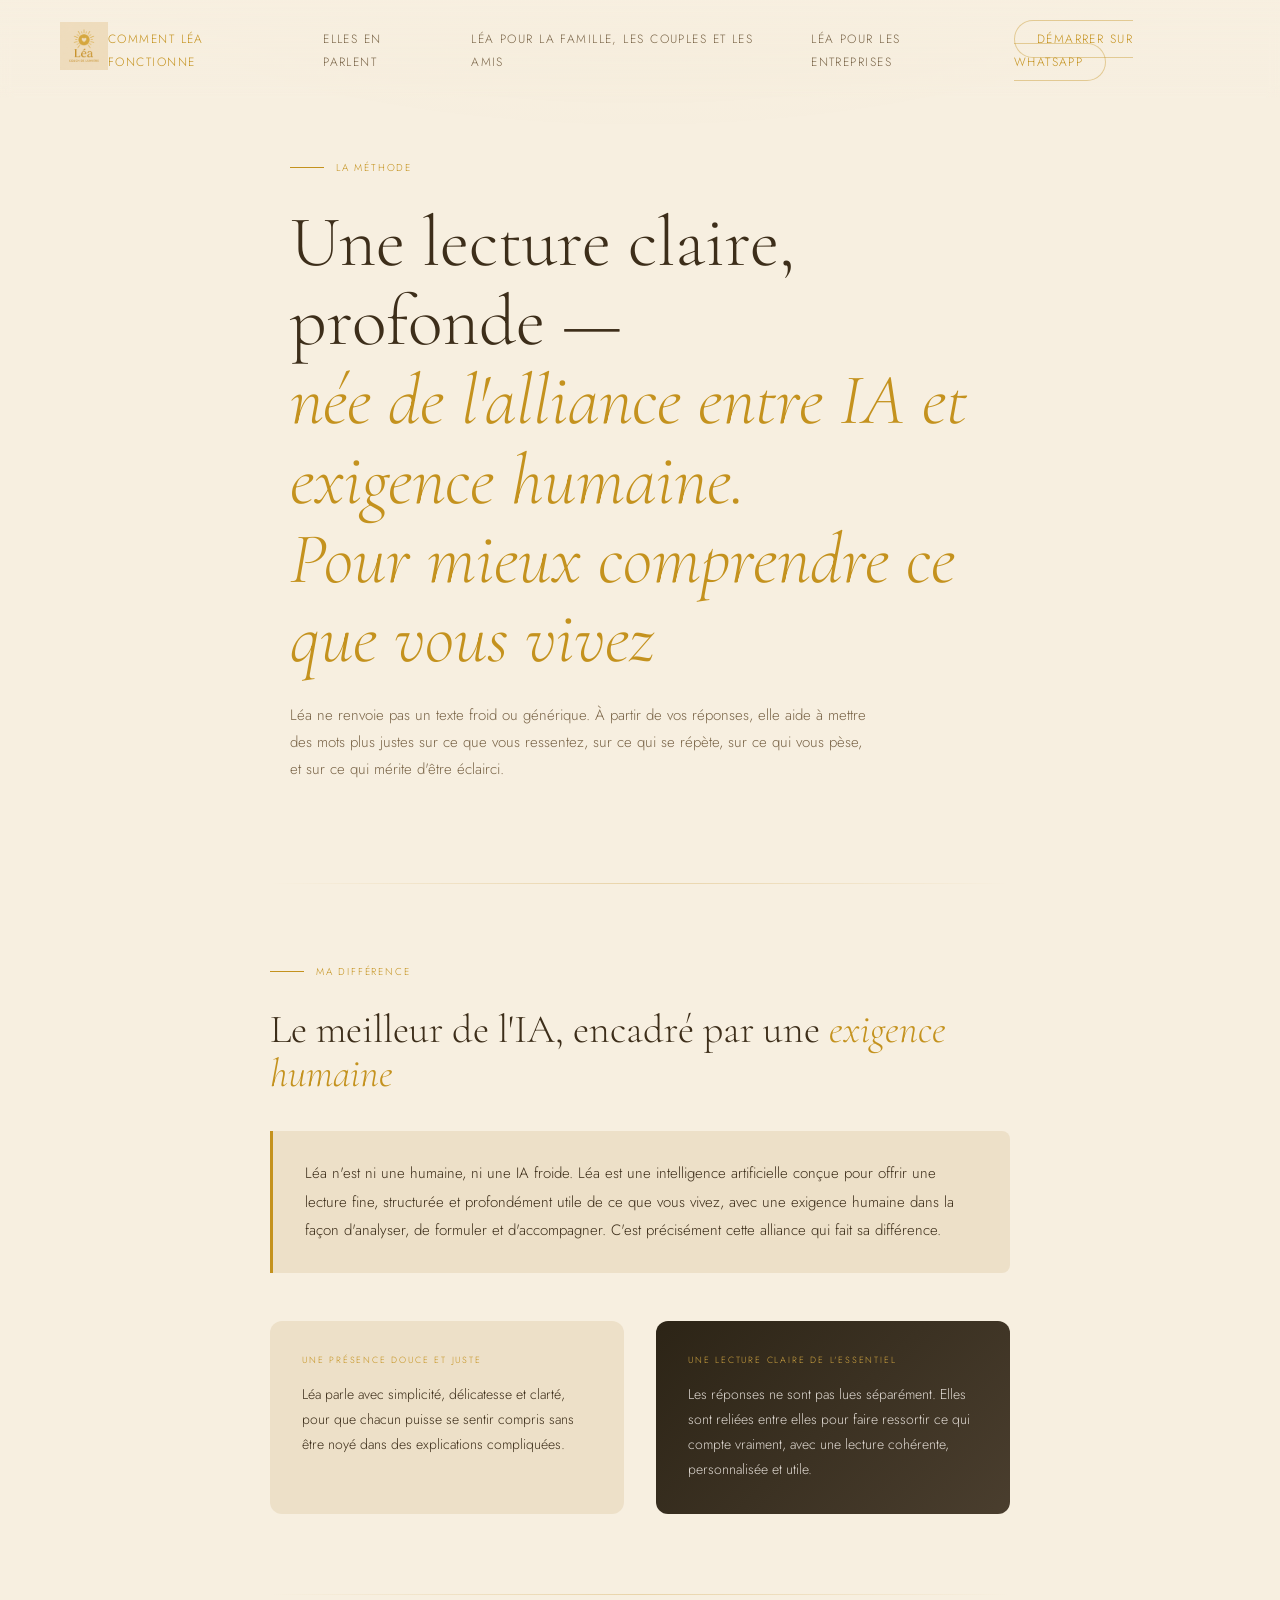
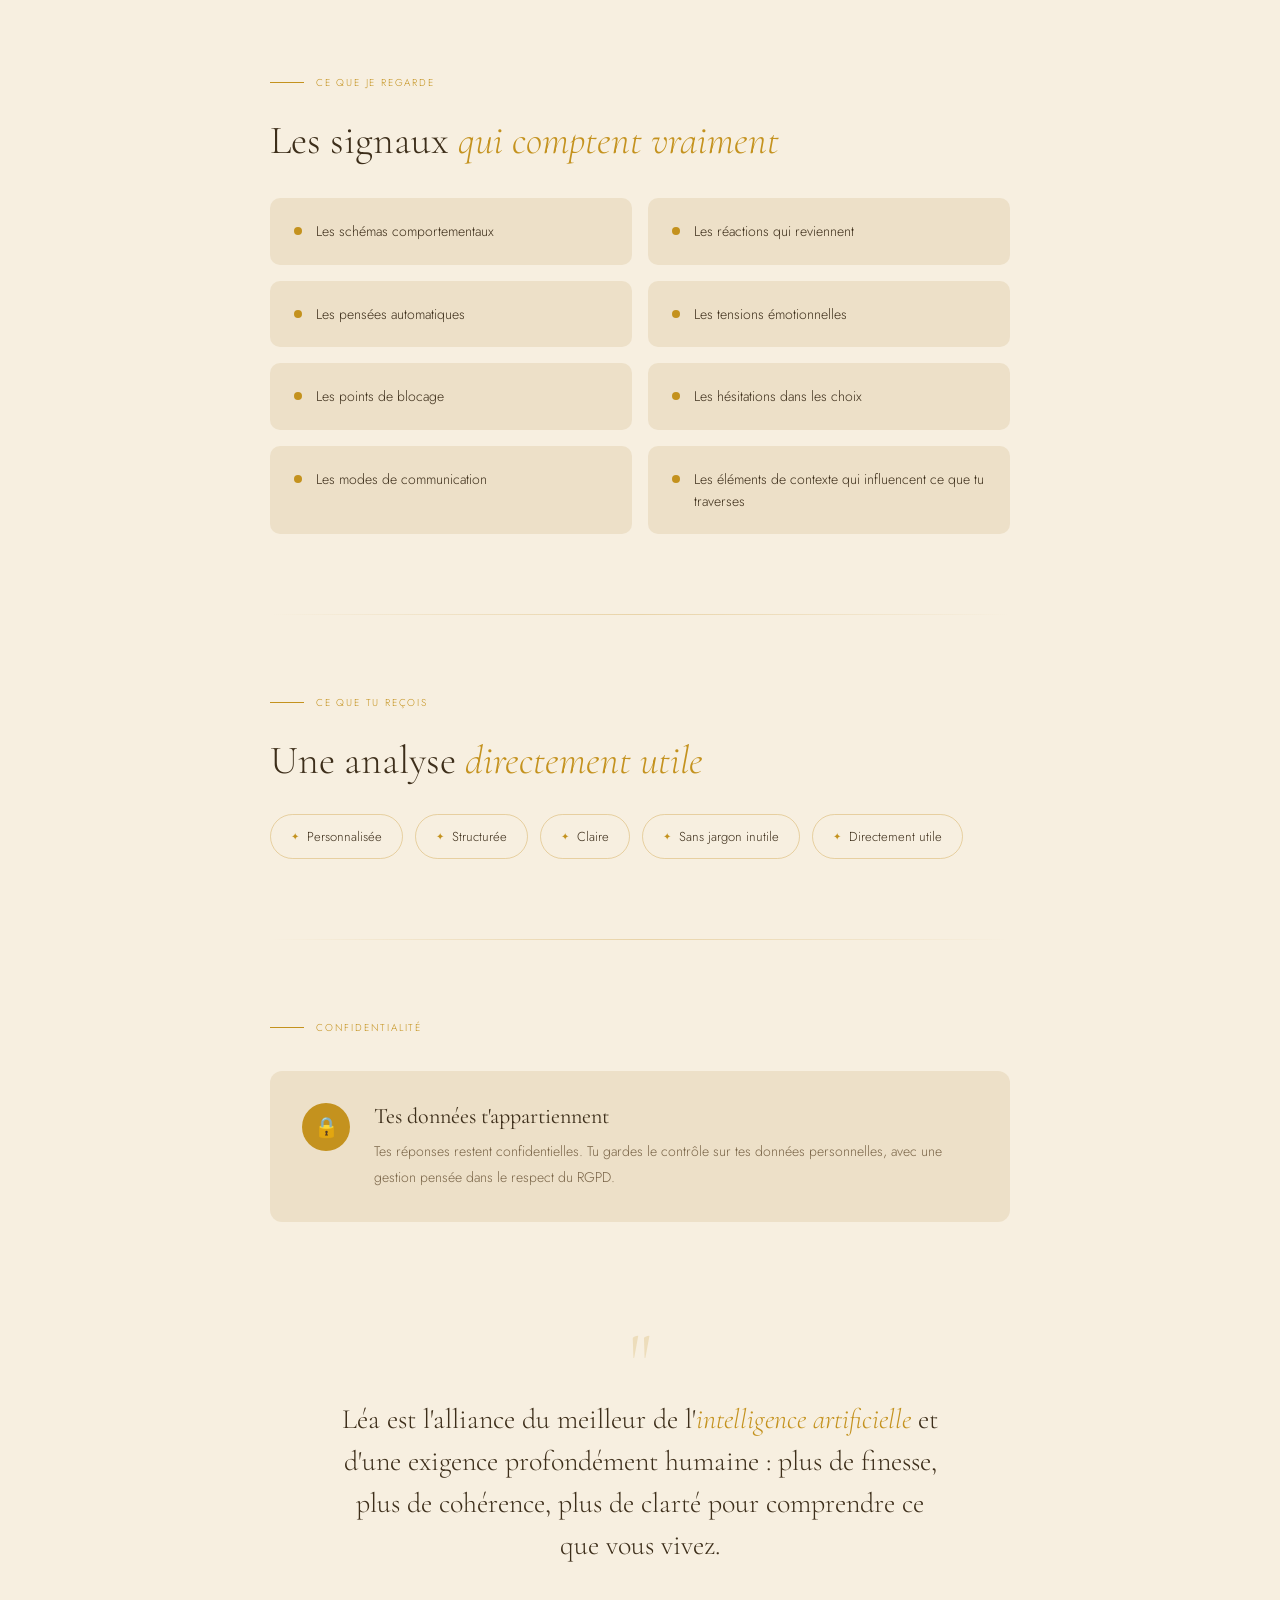
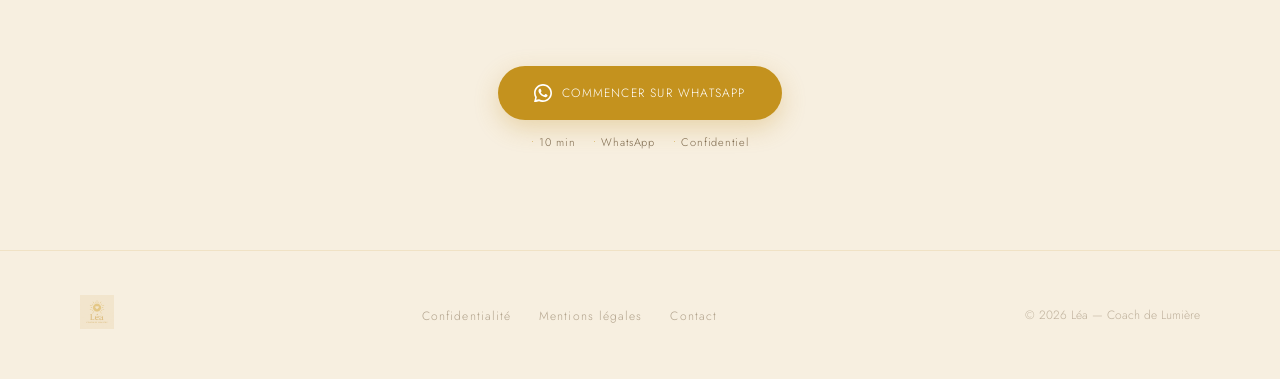
==== comment-ca-marche.html @ 313d5154 "Add files via upload" ====
<!DOCTYPE html>
<html lang="fr">
<head>
  <meta charset="UTF-8" />
  <meta name="viewport" content="width=device-width, initial-scale=1.0" />
  <title>Comment Léa fonctionne — Coach de Lumière</title>
  <link href="https://fonts.googleapis.com/css2?family=Cormorant+Garamond:ital,wght@0,300;0,400;0,600;1,300;1,400&family=Jost:wght@300;400;500&display=swap" rel="stylesheet" />
  <link rel="stylesheet" href="/style.css" />
  <style>
    /* Styles spécifiques à cette page */
    .page-hero { padding: 160px 80px 80px; max-width: 860px; margin: 0 auto; }
    .eyebrow { display: flex; align-items: center; gap: 12px; font-size: 10px; letter-spacing: 0.18em; text-transform: uppercase; color: var(--gold); margin-bottom: 28px; }
    .eyebrow::before { content: ''; display: block; width: 34px; height: 1px; background: var(--gold); }
    .page-title { font-family: 'Cormorant Garamond', serif; font-size: clamp(44px, 6vw, 72px); font-weight: 300; line-height: 1.1; color: var(--ink); }
    .page-title em { font-style: italic; color: var(--gold); }
    .page-sub { font-size: 15px; line-height: 1.8; color: var(--ink-mid); max-width: 580px; margin-top: 24px; }
    .divider { width: 100%; height: 1px; background: linear-gradient(to right, transparent, rgba(200,149,42,0.3), transparent); margin: 20px 0; }
    .page-section { max-width: 900px; margin: 0 auto; padding: 60px 80px; }
    .page-section + .page-section { padding-top: 0; }
    .intro-block { background: var(--cream-dark); border-left: 3px solid var(--gold); padding: 28px 32px; border-radius: 0 8px 8px 0; margin: 36px 0 48px; transition: background 0.35s; }
    .intro-block:hover { background: #D8C9AE; }
    .intro-block p { font-size: 15px; line-height: 1.9; color: var(--ink); }
    .intro-block p + p { margin-top: 14px; }
    .grid-list { display: grid; grid-template-columns: repeat(auto-fill, minmax(240px, 1fr)); gap: 16px; margin-top: 36px; }
    .grid-item { background: var(--cream-dark); border-radius: 10px; padding: 22px 24px; display: flex; align-items: flex-start; gap: 14px; transition: background 0.35s; }
    .grid-item:hover { background: #D8C9AE; }
    .dot { width: 8px; height: 8px; border-radius: 50%; background: var(--gold); flex-shrink: 0; margin-top: 7px; }
    .grid-item span { font-size: 14px; line-height: 1.6; color: var(--ink); }
    .diff-block { display: grid; grid-template-columns: 1fr 1fr; gap: 32px; margin-top: 36px; }
    .diff-card { padding: 32px; border-radius: 12px; background: var(--cream-dark); transition: background 0.35s; }
    .diff-card:hover { background: #D8C9AE; }
    .diff-card.accent { background: linear-gradient(135deg, #2C2416 0%, #4A3E2E 100%); transition: background 0.35s; }
    .diff-card.accent:hover { background: linear-gradient(135deg, #3a3020 0%, #5a4e3a 100%); }
    .diff-card .card-label { font-size: 9px; letter-spacing: 0.2em; text-transform: uppercase; color: var(--gold); margin-bottom: 16px; }
    .diff-card.accent .card-label { color: var(--gold-light); }
    .diff-card p { font-size: 14px; line-height: 1.8; color: var(--ink); }
    .diff-card.accent p { color: rgba(250,245,238,0.85); }
    .receive-list { display: flex; flex-wrap: wrap; gap: 12px; margin-top: 32px; }
    .receive-tag { display: flex; align-items: center; gap: 8px; padding: 12px 20px; border: 1px solid rgba(200,149,42,0.35); border-radius: 100px; font-size: 13px; color: var(--ink); transition: background 0.35s, border-color 0.35s; }
    .receive-tag:hover { background: var(--cream-dark); border-color: var(--gold); }
    .receive-tag::before { content: '✦'; color: var(--gold); font-size: 10px; }
    .rgpd-block { display: flex; align-items: flex-start; gap: 24px; background: var(--cream-dark); border-radius: 12px; padding: 32px; margin-top: 36px; transition: background 0.35s; }
    .rgpd-block:hover { background: #D8C9AE; }
    .rgpd-icon { width: 48px; height: 48px; flex-shrink: 0; background: var(--gold); border-radius: 50%; display: flex; align-items: center; justify-content: center; color: #fff; font-size: 20px; }
    .rgpd-block h3 { font-family: 'Cormorant Garamond', serif; font-size: 22px; font-weight: 400; color: var(--ink); margin-bottom: 10px; }
    .rgpd-block p { font-size: 14px; line-height: 1.8; color: var(--ink-mid); }
    .finale { text-align: center; padding: 60px 40px 100px; max-width: 680px; margin: 0 auto; }
    .finale .quote-mark { font-family: 'Cormorant Garamond', serif; font-size: 80px; line-height: 0.5; color: rgba(200,149,42,0.2); display: block; margin-bottom: 16px; }
    .finale p { font-family: 'Cormorant Garamond', serif; font-size: clamp(20px, 2.5vw, 28px); font-weight: 300; line-height: 1.5; color: var(--ink); }
    .finale p em { font-style: italic; color: var(--gold); }
    .cta-section { text-align: center; padding: 0 40px 100px; }
    .cta-btn { display: inline-flex; align-items: center; gap: 10px; background: var(--gold); color: #fff; font-size: 12px; letter-spacing: 0.1em; text-transform: uppercase; padding: 18px 36px; border-radius: 100px; text-decoration: none; transition: opacity .2s, transform .2s; box-shadow: 0 8px 24px rgba(200,149,42,0.3); }
    .cta-btn:hover { opacity: .88; transform: translateY(-2px); }
    .cta-meta { margin-top: 14px; font-size: 11px; letter-spacing: 0.08em; color: var(--ink-mid); display: flex; justify-content: center; align-items: center; gap: 18px; }
    .cta-meta span::before { content: '• '; color: var(--gold); }
    @media (max-width: 700px) {
      .page-hero, .page-section { padding-left: 24px; padding-right: 24px; }
      .page-hero { padding-top: 120px; }
      .diff-block { grid-template-columns: 1fr; }
    }
  </style>
</head>
<body>

<!-- ── NAV ── -->
<nav>
  <div class="nav-logo">
    <a href="/"><img src="/logo.png" alt="Léa Coach de Lumière" /></a>
  </div>
  <ul class="nav-links">
    <li><a href="/comment-ca-marche" class="active">Comment Léa fonctionne</a></li>
    <li><a href="/#temoignages">Elles en parlent</a></li>
    <li><a href="/famille-couples-amis">Léa pour la famille, les couples et les amis</a></li>
    <li><a href="/entreprises">Léa pour les entreprises</a></li>
    <li><a href="https://wa.me/33609509718" class="nav-cta">Démarrer sur WhatsApp</a></li>
  </ul>
  <button class="hamburger" id="hamburger" aria-label="Menu">
    <span></span><span></span><span></span>
  </button>
</nav>

<!-- ── MENU MOBILE ── -->
<div class="mobile-menu" id="mobileMenu">
  <a href="/comment-ca-marche">Comment Léa fonctionne</a>
  <a href="/#temoignages">Elles en parlent</a>
  <a href="/famille-couples-amis">Famille, couples & amis</a>
  <a href="/entreprises">Entreprises</a>
  <a href="https://wa.me/33609509718" class="nav-cta">Démarrer sur WhatsApp</a>
</div>

<!-- ── HERO ── -->
<div class="page-hero reveal">
  <div class="eyebrow">La méthode</div>
  <h1 class="page-title">Une lecture claire, profonde —<br><em>née de l'alliance entre IA et exigence humaine.</em></h1>
  <h1 class="page-title"><em>Pour mieux comprendre ce que vous vivez</em></h1>
  <p class="page-sub">Léa ne renvoie pas un texte froid ou générique. À partir de vos réponses, elle aide à mettre des mots plus justes sur ce que vous ressentez, sur ce qui se répète, sur ce qui vous pèse, et sur ce qui mérite d'être éclairci.</p>
</div>
<div style="max-width:900px;margin:0 auto;padding:0 80px;"><div class="divider"></div></div>

<!-- ── MA DIFFÉRENCE ── -->
<section class="page-section reveal">
  <div class="eyebrow">Ma différence</div>
  <h2 class="page-title" style="font-size:clamp(28px,3.5vw,40px);">Le meilleur de l'IA, encadré par une <em>exigence humaine</em></h2>
  <div class="intro-block">
    <p>Léa n'est ni une humaine, ni une IA froide. Léa est une intelligence artificielle conçue pour offrir une lecture fine, structurée et profondément utile de ce que vous vivez, avec une exigence humaine dans la façon d'analyser, de formuler et d'accompagner. C'est précisément cette alliance qui fait sa différence.</p>
  </div>
  <div class="diff-block">
    <div class="diff-card">
      <div class="card-label">Une présence douce et juste</div>
      <p>Léa parle avec simplicité, délicatesse et clarté, pour que chacun puisse se sentir compris sans être noyé dans des explications compliquées.</p>
    </div>
    <div class="diff-card accent">
      <div class="card-label">Une lecture claire de l'essentiel</div>
      <p>Les réponses ne sont pas lues séparément. Elles sont reliées entre elles pour faire ressortir ce qui compte vraiment, avec une lecture cohérente, personnalisée et utile.</p>
    </div>
  </div>
</section>
<div style="max-width:900px;margin:0 auto;padding:0 80px;"><div class="divider"></div></div>

<!-- ── CE QUE JE REGARDE ── -->
<section class="page-section reveal">
  <div class="eyebrow">Ce que je regarde</div>
  <h2 class="page-title" style="font-size:clamp(28px,3.5vw,40px);">Les signaux <em>qui comptent vraiment</em></h2>
  <div class="grid-list">
    <div class="grid-item"><div class="dot"></div><span>Les schémas comportementaux</span></div>
    <div class="grid-item"><div class="dot"></div><span>Les réactions qui reviennent</span></div>
    <div class="grid-item"><div class="dot"></div><span>Les pensées automatiques</span></div>
    <div class="grid-item"><div class="dot"></div><span>Les tensions émotionnelles</span></div>
    <div class="grid-item"><div class="dot"></div><span>Les points de blocage</span></div>
    <div class="grid-item"><div class="dot"></div><span>Les hésitations dans les choix</span></div>
    <div class="grid-item"><div class="dot"></div><span>Les modes de communication</span></div>
    <div class="grid-item"><div class="dot"></div><span>Les éléments de contexte qui influencent ce que tu traverses</span></div>
  </div>
</section>
<div style="max-width:900px;margin:0 auto;padding:0 80px;"><div class="divider"></div></div>

<!-- ── CE QUE TU REÇOIS ── -->
<section class="page-section reveal">
  <div class="eyebrow">Ce que tu reçois</div>
  <h2 class="page-title" style="font-size:clamp(28px,3.5vw,40px);">Une analyse <em>directement utile</em></h2>
  <div class="receive-list">
    <div class="receive-tag">Personnalisée</div>
    <div class="receive-tag">Structurée</div>
    <div class="receive-tag">Claire</div>
    <div class="receive-tag">Sans jargon inutile</div>
    <div class="receive-tag">Directement utile</div>
  </div>
</section>
<div style="max-width:900px;margin:0 auto;padding:0 80px;"><div class="divider"></div></div>

<!-- ── CONFIDENTIALITÉ ── -->
<section class="page-section reveal">
  <div class="eyebrow">Confidentialité</div>
  <div class="rgpd-block">
    <div class="rgpd-icon">🔒</div>
    <div>
      <h3>Tes données t'appartiennent</h3>
      <p>Tes réponses restent confidentielles. Tu gardes le contrôle sur tes données personnelles, avec une gestion pensée dans le respect du RGPD.</p>
    </div>
  </div>
</section>

<!-- ── PHRASE FINALE ── -->
<div class="finale reveal">
  <span class="quote-mark">"</span>
  <p>Léa est l'alliance du meilleur de l'<em>intelligence artificielle</em> et d'une exigence profondément humaine : plus de finesse, plus de cohérence, plus de clarté pour comprendre ce que vous vivez.</p>
</div>

<!-- ── CTA ── -->
<div class="cta-section reveal">
  <a href="https://wa.me/33609509718" class="cta-btn">
    <svg width="18" height="18" viewBox="0 0 24 24" fill="currentColor"><path d="M17.472 14.382c-.297-.149-1.758-.867-2.03-.967-.273-.099-.471-.148-.67.15-.197.297-.767.966-.94 1.164-.173.199-.347.223-.644.075-.297-.15-1.255-.463-2.39-1.475-.883-.788-1.48-1.761-1.653-2.059-.173-.297-.018-.458.13-.606.134-.133.298-.347.446-.52.149-.174.198-.298.298-.497.099-.198.05-.371-.025-.52-.075-.149-.669-1.612-.916-2.207-.242-.579-.487-.5-.669-.51-.173-.008-.371-.01-.57-.01-.198 0-.52.074-.792.372-.272.297-1.04 1.016-1.04 2.479 0 1.462 1.065 2.875 1.213 3.074.149.198 2.096 3.2 5.077 4.487.709.306 1.262.489 1.694.625.712.227 1.36.195 1.871.118.571-.085 1.758-.719 2.006-1.413.248-.694.248-1.289.173-1.413-.074-.124-.272-.198-.57-.347z"/><path d="M12 0C5.374 0 0 5.373 0 12c0 2.117.549 4.107 1.51 5.845L.057 23.882a.5.5 0 00.61.61l6.057-1.447A11.942 11.942 0 0012 24c6.626 0 12-5.374 12-12S18.626 0 12 0zm0 21.818a9.818 9.818 0 01-5.006-1.371l-.36-.214-3.715.888.905-3.609-.234-.372A9.818 9.818 0 012.182 12C2.182 6.57 6.57 2.182 12 2.182S21.818 6.57 21.818 12 17.43 21.818 12 21.818z"/></svg>
    Commencer sur WhatsApp
  </a>
  <div class="cta-meta"><span>10 min</span><span>WhatsApp</span><span>Confidentiel</span></div>
</div>

<!-- ── FOOTER ── -->
<footer>
  <div class="footer-logo"><img src="/logo.png" alt="Léa" /></div>
  <ul class="footer-links">
    <li><a href="/confidentialite">Confidentialité</a></li>
    <li><a href="/mentions-legales">Mentions légales</a></li>
    <li><a href="/cdn-cgi/l/email-protection#6c0f0302180d0f182c0f030d0f04080900190105091e09420a1e">Contact</a></li>
  </ul>
  <p class="footer-copy">© 2026 Léa — Coach de Lumière</p>
</footer>

<script src="/script.js"></script>
</body>
</html>
---- style.css ----
/* ============================================================
   COACH DE LUMIÈRE — style.css
   Extrait directement depuis index.html (coachdelumiere.vercel.app)
   Source de vérité unique. À importer dans TOUTES les pages.
   ============================================================ */

/* ── GOOGLE FONTS ── */
@import url('https://fonts.googleapis.com/css2?family=Cormorant+Garamond:ital,wght@0,300;0,400;0,600;1,300;1,400&family=Jost:wght@300;400;500&display=swap');

/* ── VARIABLES ── */
:root {
  --cream:        #F7EFE0;
  --cream-dark:   #EDE0C8;
  --gold:         #C4921E;
  --gold-light:   #D4A843;
  --gold-pale:    #E8C97A;
  --gold-muted:   rgba(196, 146, 30, 0.13);
  --gold-bg:      rgba(196, 146, 30, 0.10);
  --gold-border:  rgba(196, 146, 30, 0.14);
  --gold-border2: rgba(196, 146, 30, 0.40);
  --ink:          #3D2E1A;
  --ink-mid:      #7A6548;
  --ink-muted:    #7A6548;
  --white:        #ffffff;
}

/* ── RESET & BASE ── */
*, *::before, *::after { box-sizing: border-box; margin: 0; padding: 0; }
html { scroll-behavior: smooth; }
body {
  background: var(--cream);
  color: var(--ink);
  font-family: 'Jost', sans-serif;
  font-weight: 300;
  overflow-x: hidden;
}
body::before {
  content: '';
  position: fixed;
  inset: 0;
  background: radial-gradient(ellipse 80% 50% at 50% -20%, rgba(196,146,30,0.06) 0%, transparent 70%);
  pointer-events: none;
  z-index: 0;
}

/* ── NAV ── */
nav {
  position: fixed; top: 0; left: 0; right: 0; z-index: 100;
  padding: 22px 60px;
  display: flex; align-items: center; justify-content: space-between;
  background: linear-gradient(rgba(247,239,224,0.96) 0%, rgba(247,239,224,0) 100%);
  backdrop-filter: blur(6px);
}
.nav-logo img {
  height: 48px;
}
.nav-links {
  display: flex; gap: 36px; list-style: none; align-items: center;
}
.nav-links a {
  text-decoration: none;
  color: var(--ink-mid);
  font-size: 12px;
  letter-spacing: 0.12em;
  text-transform: uppercase;
  transition: color 0.3s;
}
.nav-links a:hover,
.nav-links a.active { color: var(--gold); }
.nav-cta {
  padding: 9px 22px;
  border-radius: 100px;
  border: 1px solid rgba(196,146,30,0.4) !important;
  color: var(--gold) !important;
  font-size: 12px !important;
  text-decoration: none;
  transition: 0.3s !important;
}
.nav-cta:hover {
  background: var(--gold) !important;
  color: white !important;
  border-color: var(--gold) !important;
}

/* Hamburger mobile */
.hamburger {
  display: none; flex-direction: column; gap: 5px;
  cursor: pointer; padding: 4px; background: none; border: none;
}
.hamburger span {
  display: block; width: 22px; height: 1.5px;
  background: var(--ink-mid); transition: 0.3s;
}
.hamburger.open span:nth-child(1) { transform: translateY(6.5px) rotate(45deg); }
.hamburger.open span:nth-child(2) { opacity: 0; }
.hamburger.open span:nth-child(3) { transform: translateY(-6.5px) rotate(-45deg); }

/* Mobile menu */
.mobile-menu {
  display: none; position: fixed; inset: 0;
  background: var(--cream); z-index: 99;
  flex-direction: column; align-items: center; justify-content: center; gap: 36px;
}
.mobile-menu.open { display: flex; }
.mobile-menu a {
  text-decoration: none; color: var(--ink-mid);
  font-size: 13px; letter-spacing: 0.16em; text-transform: uppercase;
}
.mobile-menu a:hover { color: var(--gold); }
.mobile-menu .nav-cta {
  border: 1px solid rgba(196,146,30,0.4);
  padding: 12px 32px; border-radius: 100px;
  margin-top: 12px; color: var(--gold) !important;
}

/* ── HERO ── */
.hero {
  min-height: 100vh;
  display: grid; grid-template-columns: 1fr 1fr;
  position: relative; overflow: hidden;
}
.hero-left {
  display: flex; flex-direction: column; justify-content: center;
  padding: 130px 72px 80px 80px;
  position: relative; z-index: 2;
}
.hero-tag {
  display: inline-flex; align-items: center; gap: 10px;
  font-size: 11px; letter-spacing: 0.18em; text-transform: uppercase;
  color: var(--gold); margin-bottom: 28px;
  opacity: 0; animation: fadeUp 0.7s ease 0.2s forwards;
}
.hero-tag::before {
  content: ''; width: 28px; height: 1px; background: var(--gold);
}
.hero-title {
  font-family: 'Cormorant Garamond', serif;
  font-size: clamp(48px, 4.8vw, 74px);
  font-weight: 300; line-height: 1.07; color: var(--ink);
  margin-bottom: 28px;
  opacity: 0; animation: fadeUp 0.8s ease 0.35s forwards;
}
.hero-title em { font-style: italic; color: var(--gold); }
.hero-subtitle {
  font-size: 15.5px; line-height: 1.78; color: var(--ink-mid);
  max-width: 430px; margin-bottom: 44px;
  opacity: 0; animation: fadeUp 0.8s ease 0.5s forwards;
}
.hero-cta-zone {
  display: flex; flex-direction: column; gap: 16px;
  opacity: 0; animation: fadeUp 0.8s ease 0.65s forwards;
}
.btn-primary {
  display: inline-flex; align-items: center; gap: 12px;
  background: var(--gold); color: white; text-decoration: none;
  padding: 17px 38px; border-radius: 100px;
  font-size: 14px; letter-spacing: 0.05em;
  font-family: 'Jost', sans-serif; font-weight: 400;
  transition: 0.3s;
  box-shadow: rgba(196,146,30,0.28) 0px 8px 32px;
  align-self: flex-start;
}
.btn-primary:hover {
  background: var(--ink);
  transform: translateY(-2px);
  box-shadow: rgba(196,146,30,0.32) 0px 14px 40px;
}
.btn-primary svg {
  width: 18px; height: 18px; flex-shrink: 0;
}
.hero-proof {
  display: flex; align-items: center; gap: 20px;
}
.proof-item {
  display: flex; align-items: center; gap: 7px;
  font-size: 12px; color: var(--ink-mid); letter-spacing: 0.06em;
}
.proof-dot {
  width: 4px; height: 4px; border-radius: 50%;
  background: var(--gold-light); flex-shrink: 0;
}
.proof-sep {
  width: 1px; height: 14px; background: rgba(196,146,30,0.25);
}
.hero-stats {
  display: flex; gap: 40px; margin-top: 60px;
  padding-top: 36px; border-top: 1px solid rgba(196,146,30,0.18);
  opacity: 0; animation: fadeUp 0.8s ease 0.85s forwards;
}
.stat-number {
  font-family: 'Cormorant Garamond', serif;
  font-size: 34px; font-weight: 300; color: var(--gold); line-height: 1;
}
.stat-label {
  font-size: 11px; letter-spacing: 0.1em; text-transform: uppercase;
  color: var(--ink-mid); margin-top: 6px; line-height: 1.4;
}
.hero-right {
  position: relative; overflow: hidden;
}
.hero-photo-wrap {
  position: absolute; inset: 0;
  opacity: 0; animation: fadeIn 1.1s ease 0.3s forwards;
}
.hero-photo-wrap img {
  width: 100%; height: 100%; object-fit: cover; object-position: center top;
}
.hero-photo-wrap::after {
  content: '';
  position: absolute; inset: 0;
  background: linear-gradient(to right, var(--cream) 0%, rgba(247,239,224,.25) 28%, rgba(247,239,224,0) 55%),
              linear-gradient(to top, rgba(196,146,30,.12) 0%, transparent 45%);
}
/* Orbs décoratifs */
.orb {
  position: absolute; border-radius: 50%;
  filter: blur(70px); pointer-events: none;
}
.orb-1 {
  width: 420px; height: 420px;
  background: rgba(212,168,67,0.1);
  top: -120px; right: -80px;
}
.orb-2 {
  width: 280px; height: 280px;
  background: rgba(196,146,30,0.07);
  bottom: 80px; left: 60px;
}

/* ── SECTION HOW ── */
.section-how {
  padding: 120px 80px; position: relative;
}
.section-how::before {
  content: '';
  position: absolute; top: 0; left: 0; right: 0; height: 1px;
  background: linear-gradient(to right, transparent, var(--gold-pale), transparent);
}
.section-label {
  font-size: 11px; letter-spacing: 0.2em; text-transform: uppercase;
  color: var(--gold); margin-bottom: 20px;
  display: flex; align-items: center; gap: 12px;
}
.section-label::before {
  content: ''; width: 28px; height: 1px; background: var(--gold);
}
.section-title {
  font-family: 'Cormorant Garamond', serif;
  font-size: clamp(36px, 3.2vw, 54px);
  font-weight: 300; line-height: 1.1; max-width: 560px; margin-bottom: 72px;
}
.section-title em { font-style: italic; color: var(--gold); }
.steps {
  display: grid; grid-template-columns: repeat(4, 1fr); gap: 2px;
  background: rgba(196,146,30,0.1); border-radius: 24px; overflow: hidden;
}
.step {
  background: var(--cream); padding: 44px 36px; transition: background 0.35s;
}
.step:hover { background: var(--cream-dark); }
.step.step-privacy { background: var(--cream); }
.step.step-privacy:hover { background: var(--cream-dark); }
.privacy-badge {
  display: inline-flex; align-items: center; gap: 6px;
  font-size: 10px; letter-spacing: 0.14em; text-transform: uppercase;
  color: var(--gold); background: rgba(196,146,30,0.1);
  padding: 5px 12px; border-radius: 100px; margin-bottom: 16px;
}
.step-num {
  font-family: 'Cormorant Garamond', serif;
  font-size: 60px; font-weight: 300;
  color: rgba(196,146,30,0.13); line-height: 1; margin-bottom: 18px;
}
.step-icon {
  width: 40px; height: 40px; margin-bottom: 16px; color: var(--gold);
}
.step-title {
  font-family: 'Cormorant Garamond', serif;
  font-size: 21px; font-weight: 400; margin-bottom: 11px;
}
.step-desc {
  font-size: 13.5px; line-height: 1.72; color: var(--ink-mid);
}

/* ── SECTION TESTIMONIALS ── */
.section-testimonials {
  padding: 120px 80px; position: relative;
  background: linear-gradient(135deg, rgba(196,146,30,0.05) 0%, transparent 60%);
}
.section-testimonials::before {
  content: '';
  position: absolute; top: 0; left: 0; right: 0; height: 1px;
  background: linear-gradient(to right, transparent, var(--gold-pale), transparent);
}
.testimonials-grid {
  display: grid; grid-template-columns: 1.4fr 1fr 1fr; gap: 20px; margin-top: 60px;
}
.testimonial {
  background: white; border-radius: 20px; padding: 36px;
  box-shadow: rgba(122,92,46,0.06) 0px 4px 20px;
  transition: transform 0.3s, box-shadow 0.3s;
}
.testimonial:hover {
  transform: translateY(-4px);
  box-shadow: rgba(122,92,46,0.11) 0px 12px 36px;
}
.testimonial.featured { background: var(--gold); }
.testimonial-stars {
  font-size: 13px; letter-spacing: 2px; margin-bottom: 18px; color: var(--gold-light);
}
.testimonial.featured .testimonial-stars { color: rgba(255,255,255,0.7); }
.testimonial-quote {
  font-family: 'Cormorant Garamond', serif;
  font-size: 19px; font-style: italic; line-height: 1.62;
  margin-bottom: 24px; color: var(--ink);
}
.testimonial.featured .testimonial-quote { color: white; }
.testimonial-author {
  font-size: 13px; font-weight: 500; color: var(--ink); letter-spacing: 0.03em;
}
.testimonial.featured .testimonial-author { color: rgba(255,255,255,0.92); }
.testimonial-role {
  font-size: 11px; color: var(--ink-mid);
  letter-spacing: 0.08em; text-transform: uppercase; margin-top: 3px;
}
.testimonial.featured .testimonial-role { color: rgba(255,255,255,0.55); }

/* ── SECTION CTA ── */
.section-cta {
  padding: 140px 80px; text-align: center; position: relative; overflow: hidden;
}
.cta-bg {
  position: absolute; inset: 0;
  background: radial-gradient(75% 75%, rgba(196,146,30,0.07) 0%, transparent 70%);
}
.cta-inner {
  position: relative; z-index: 2; max-width: 680px; margin: 0 auto;
}
.cta-title {
  font-family: 'Cormorant Garamond', serif;
  font-size: clamp(40px, 3.8vw, 64px);
  font-weight: 300; line-height: 1.1; margin-bottom: 22px;
}
.cta-title em { font-style: italic; color: var(--gold); }
.cta-sub {
  font-size: 15px; color: var(--ink-mid); line-height: 1.75;
  margin-bottom: 44px; max-width: 480px;
}
.cta-proof {
  display: flex; align-items: center; justify-content: center; gap: 20px; margin-top: 20px;
}

/* ── FOOTER ── */
footer {
  padding: 44px 80px;
  display: flex; align-items: center; justify-content: space-between;
  border-top: 1px solid rgba(196,146,30,0.14);
}
.footer-logo img { height: 34px; opacity: 0.55; }
.footer-links {
  display: flex; gap: 28px; list-style: none;
}
.footer-links a {
  text-decoration: none; font-size: 12px; letter-spacing: 0.09em;
  color: var(--ink-mid); opacity: 0.55; transition: opacity 0.3s;
}
.footer-links a:hover { opacity: 1; }
.footer-copy {
  font-size: 12px; color: var(--ink-mid); opacity: 0.45;
}

/* ── ANIMATIONS ── */
@keyframes fadeUp {
  0%   { opacity: 0; transform: translateY(22px); }
  100% { opacity: 1; transform: translateY(0); }
}
@keyframes fadeIn {
  0%   { opacity: 0; }
  100% { opacity: 1; }
}
.reveal {
  opacity: 0; transform: translateY(28px);
  transition: opacity 0.8s, transform 0.8s;
}
.reveal.visible { opacity: 1; transform: translateY(0); }
.reveal-delay-1 { transition-delay: 0.10s; }
.reveal-delay-2 { transition-delay: 0.22s; }
.reveal-delay-3 { transition-delay: 0.34s; }
.reveal-delay-4 { transition-delay: 0.46s; }

/* ── RESPONSIVE ── */
@media (max-width: 1100px) {
  .steps { grid-template-columns: repeat(2, 1fr); }
}
@media (max-width: 900px) {
  nav { padding: 18px 24px; }
  .nav-links { display: none; }
  .hamburger { display: flex; }
  .hero { grid-template-columns: 1fr; }
  .hero-left { padding: 110px 28px 56px; }
  .hero-right { height: 52vh; }
  .hero-stats { gap: 28px; }
  .section-how,
  .section-testimonials,
  .section-cta { padding: 80px 28px; }
  .steps { grid-template-columns: 1fr; }
  .testimonials-grid { grid-template-columns: 1fr; }
  footer {
    flex-direction: column; gap: 20px;
    text-align: center; padding: 36px 28px;
  }
}
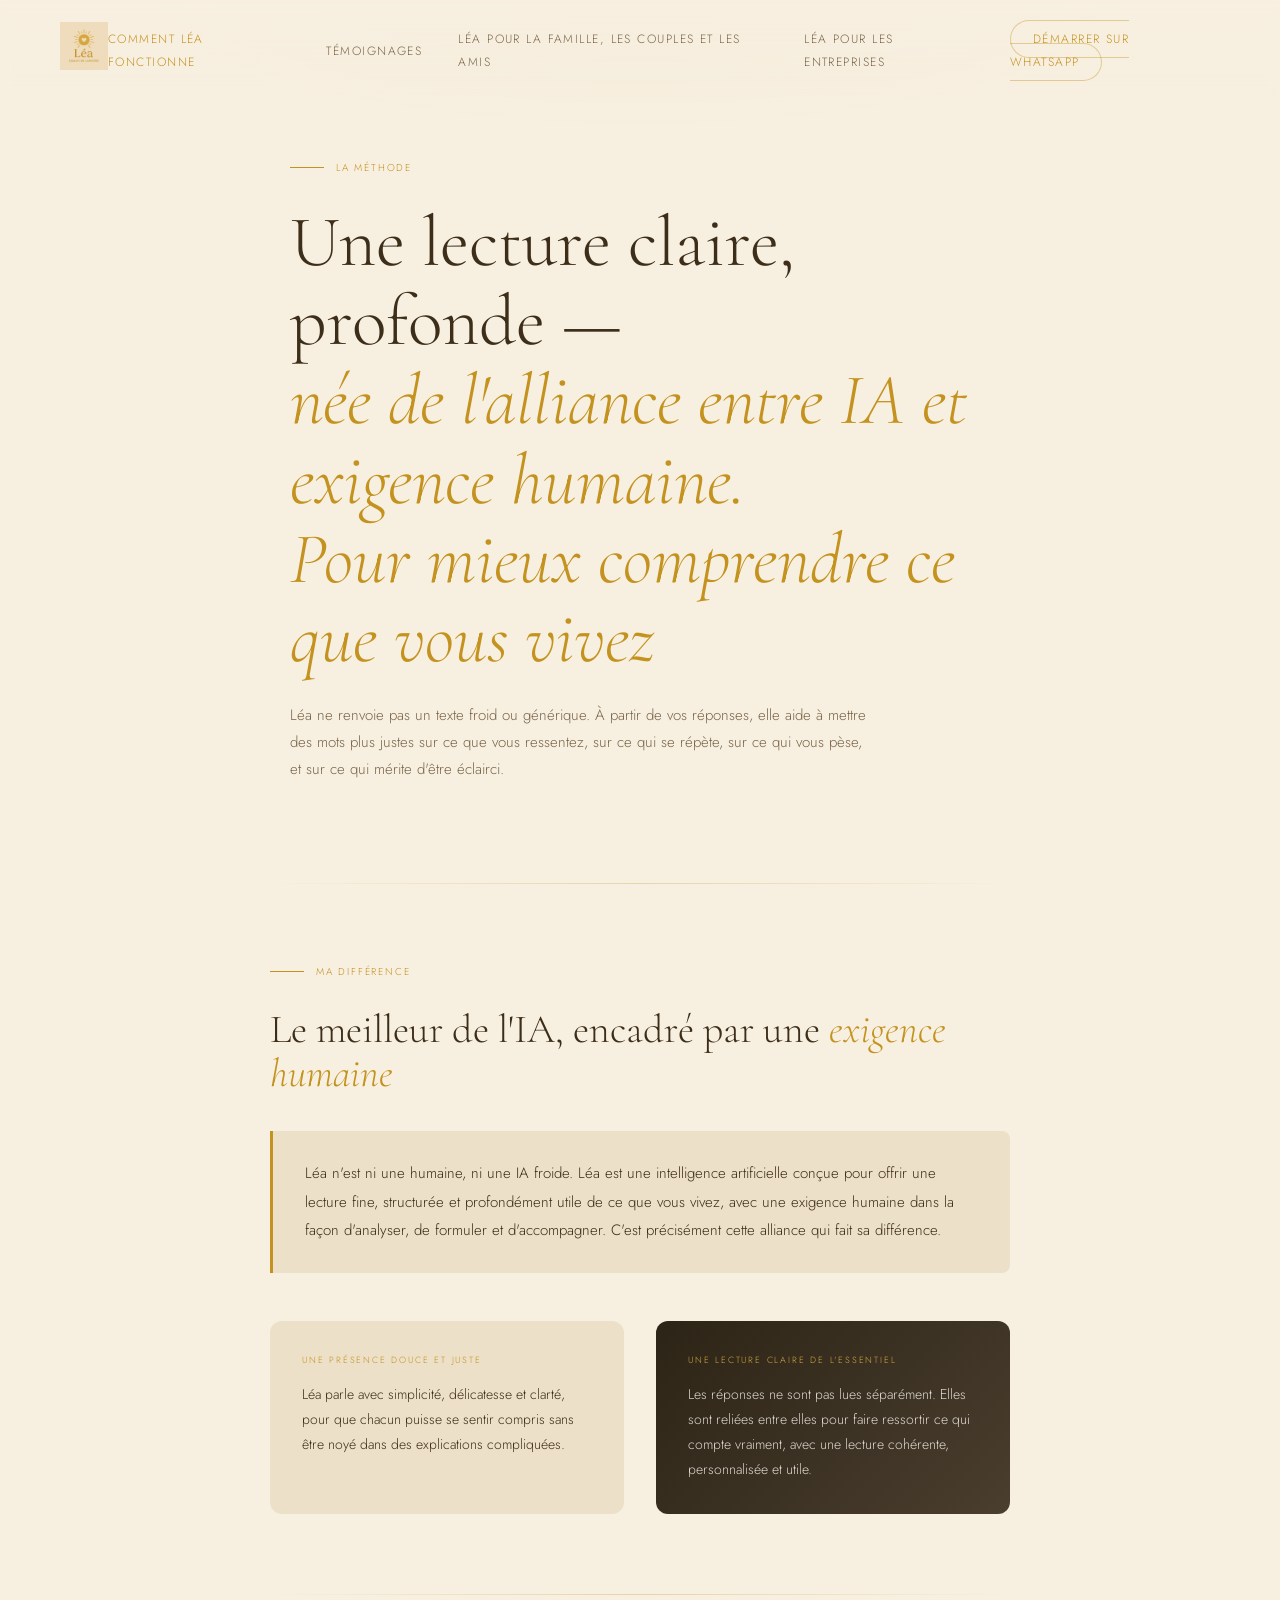
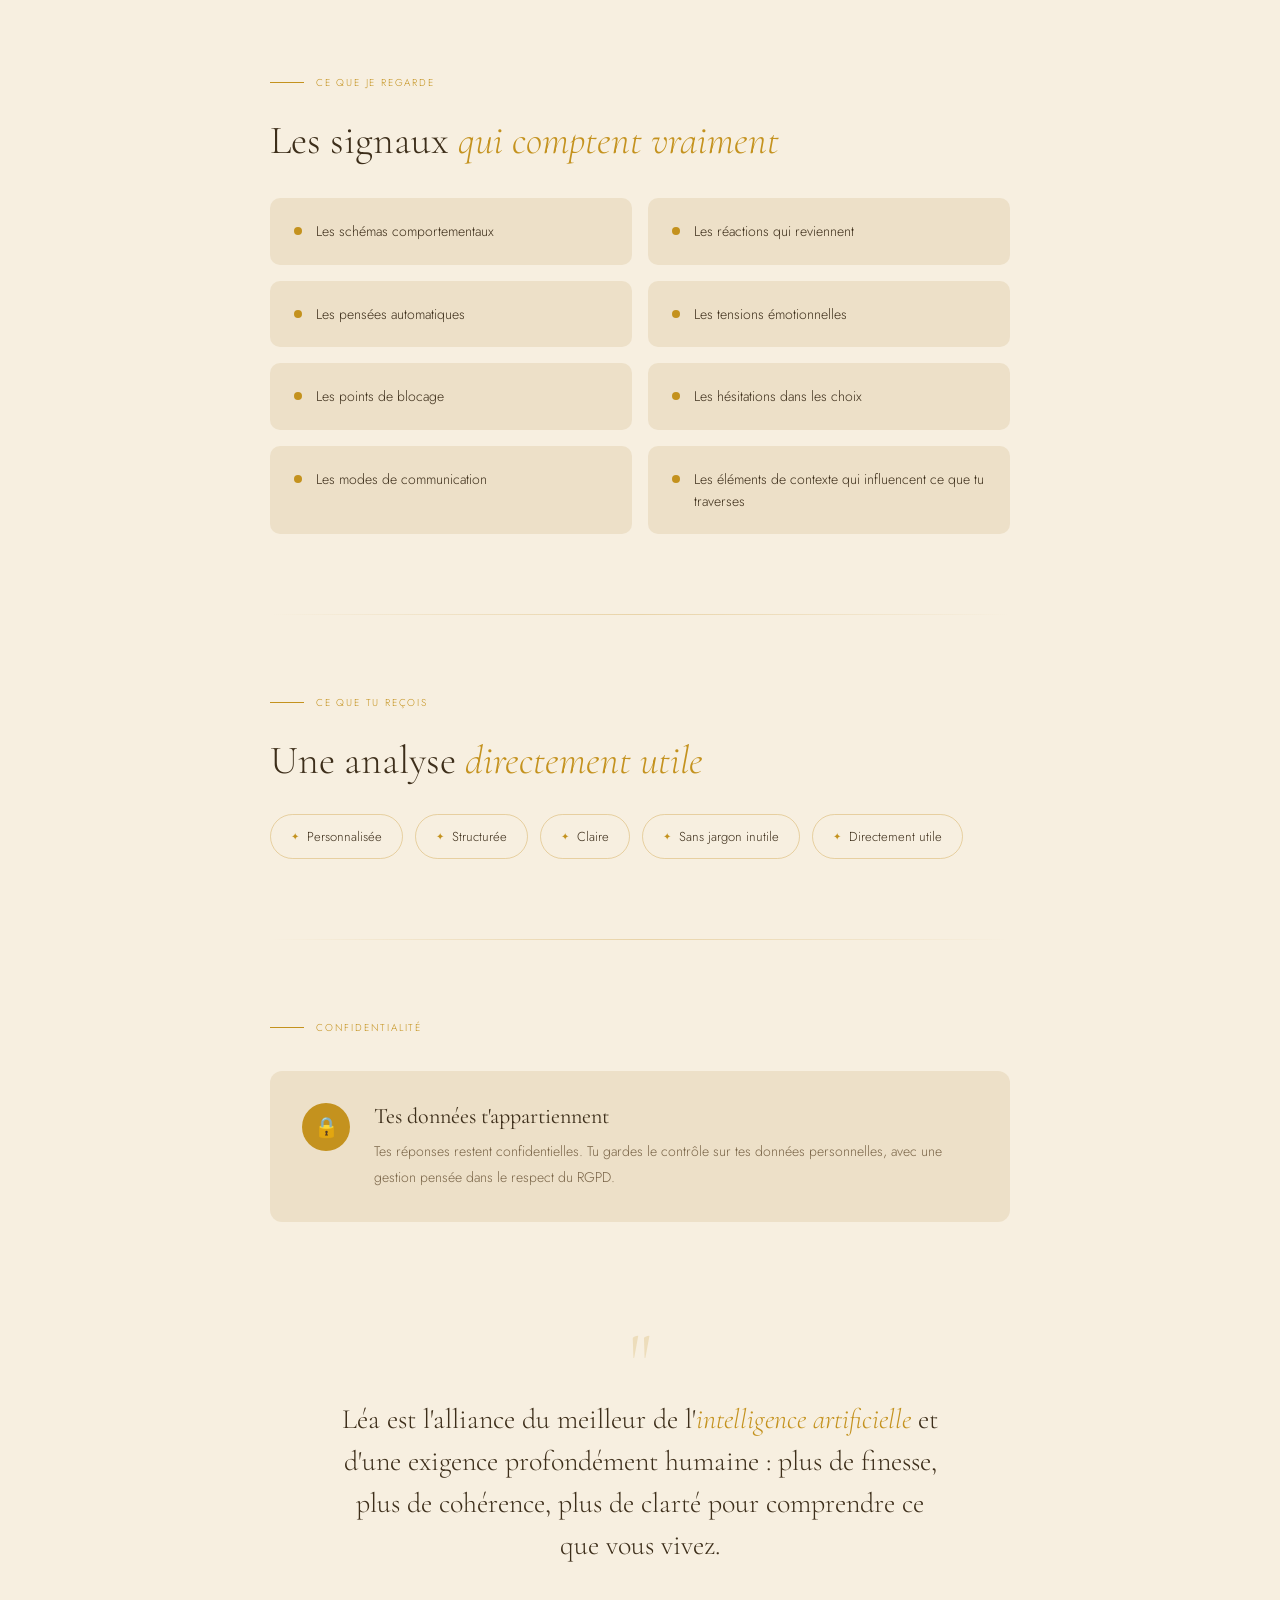
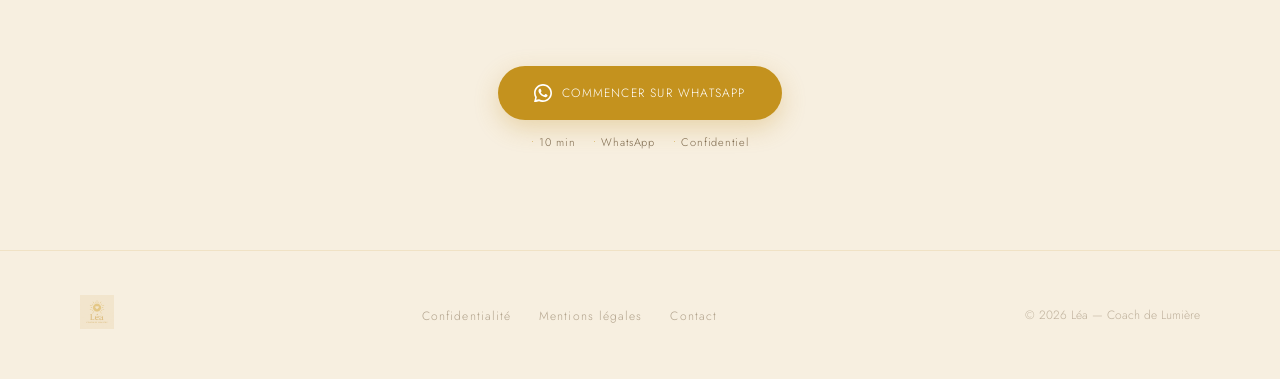
==== commit b2820059: "Add files via upload" ====
--- a/comment-ca-marche.html
+++ b/comment-ca-marche.html
@@ -69,7 +69,7 @@
   </div>
   <ul class="nav-links">
     <li><a href="/comment-ca-marche" class="active">Comment Léa fonctionne</a></li>
-    <li><a href="/#temoignages">Elles en parlent</a></li>
+    <li><a href="/#temoignages">Témoignages</a></li>
     <li><a href="/famille-couples-amis">Léa pour la famille, les couples et les amis</a></li>
     <li><a href="/entreprises">Léa pour les entreprises</a></li>
     <li><a href="https://wa.me/33609509718" class="nav-cta">Démarrer sur WhatsApp</a></li>
@@ -82,7 +82,7 @@
 <!-- ── MENU MOBILE ── -->
 <div class="mobile-menu" id="mobileMenu">
   <a href="/comment-ca-marche">Comment Léa fonctionne</a>
-  <a href="/#temoignages">Elles en parlent</a>
+  <a href="/#temoignages">Témoignages</a>
   <a href="/famille-couples-amis">Famille, couples & amis</a>
   <a href="/entreprises">Entreprises</a>
   <a href="https://wa.me/33609509718" class="nav-cta">Démarrer sur WhatsApp</a>
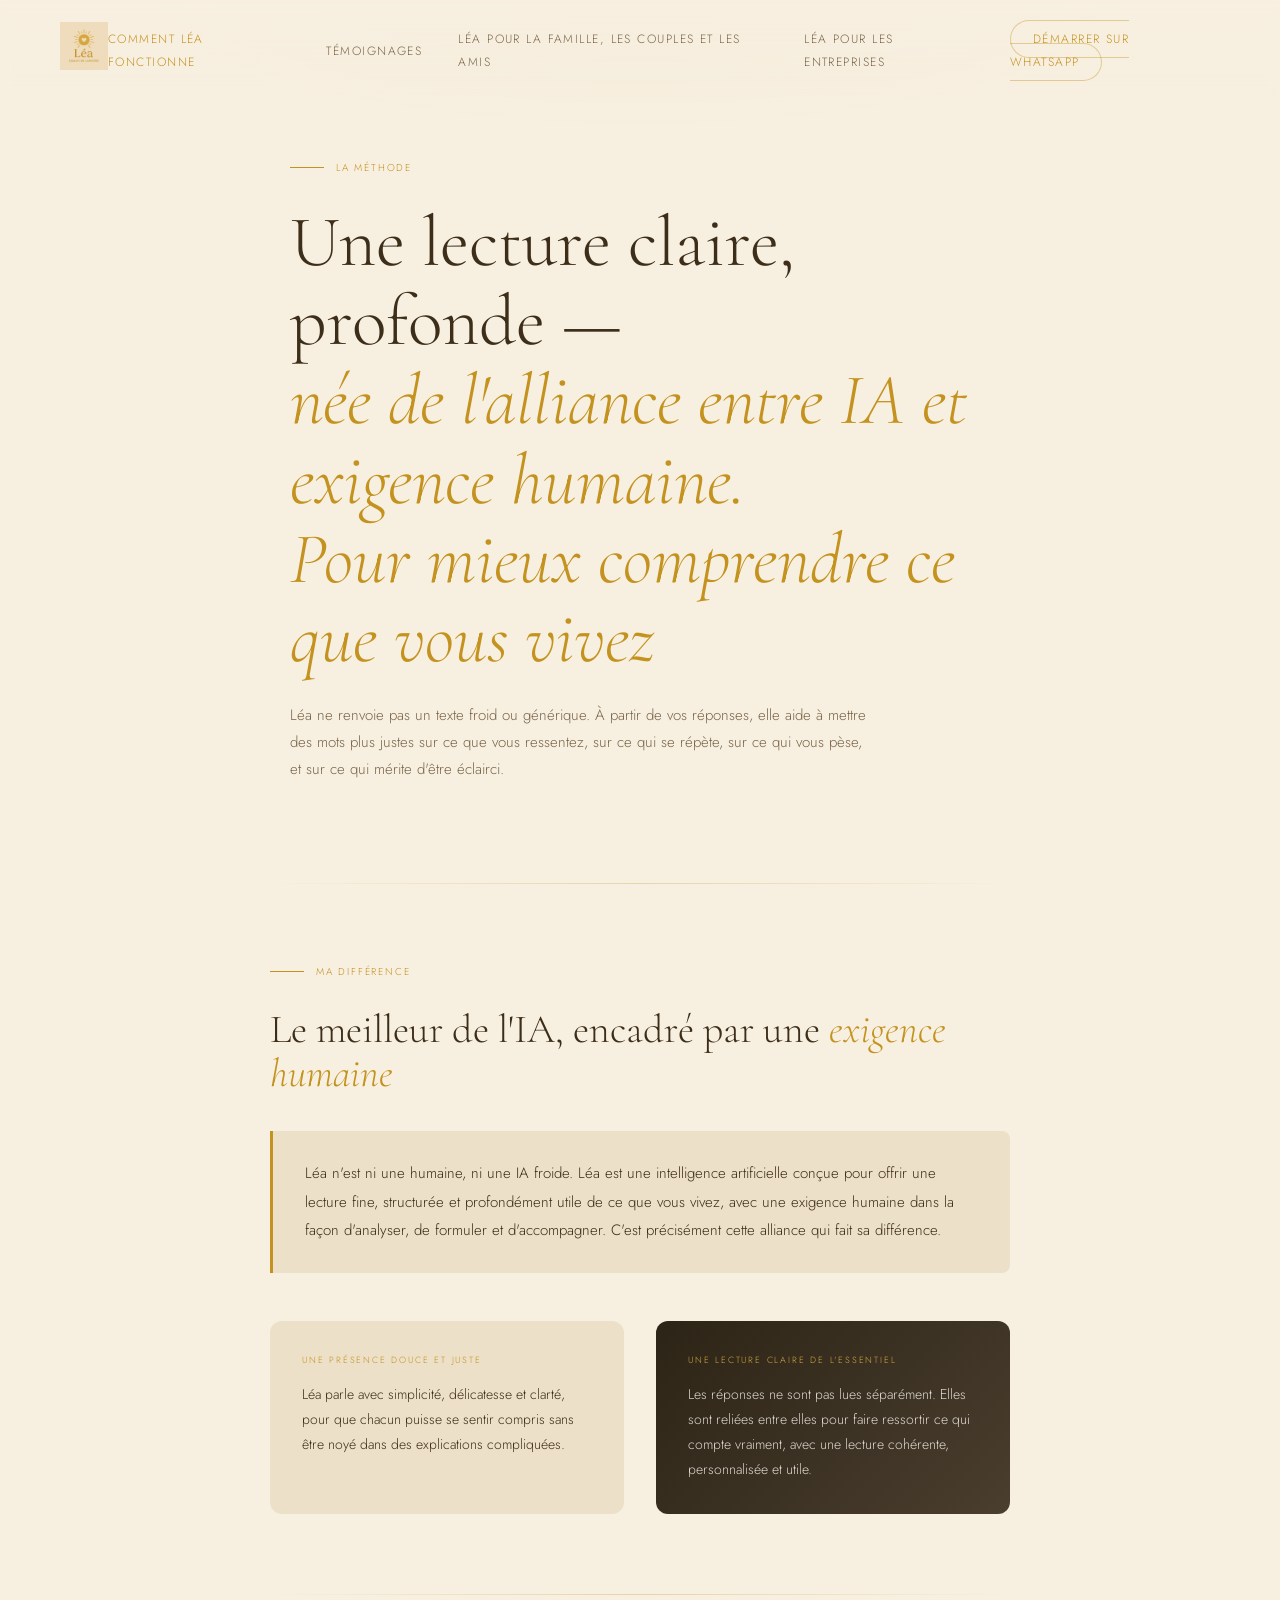
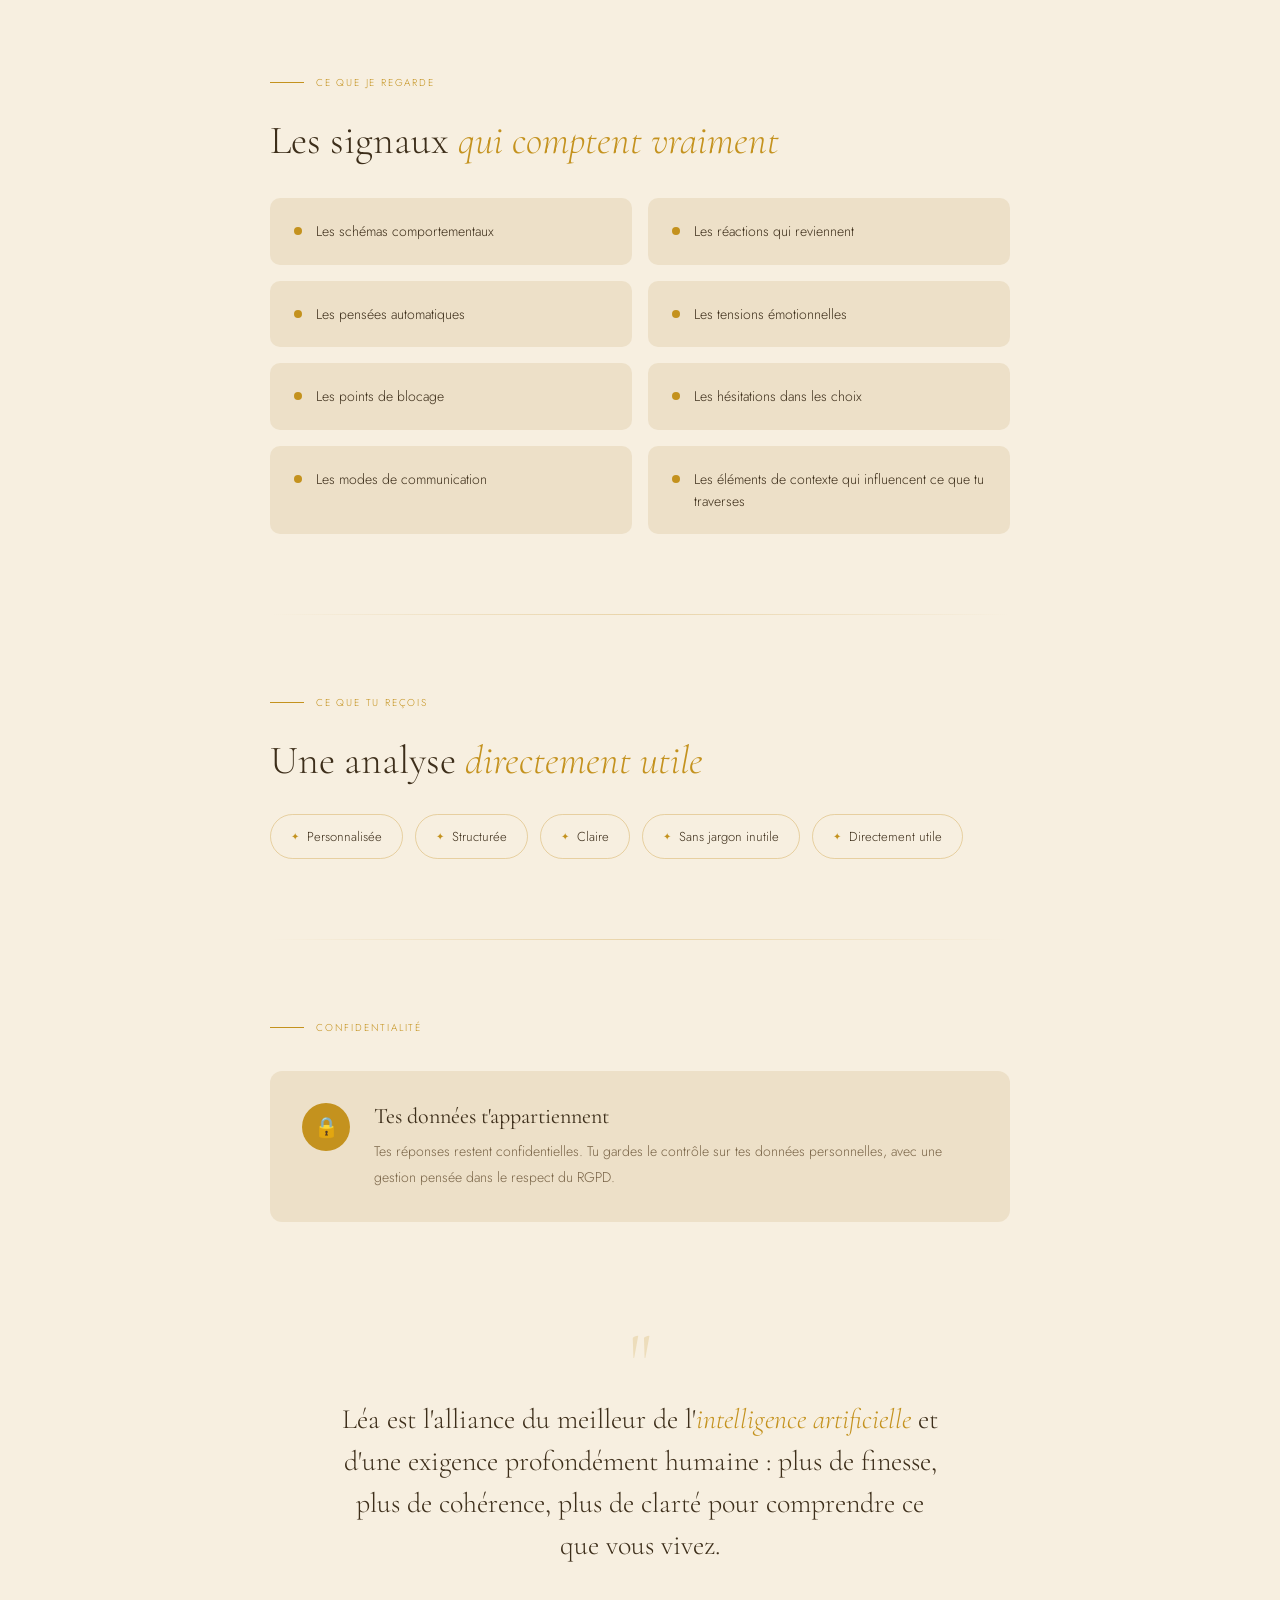
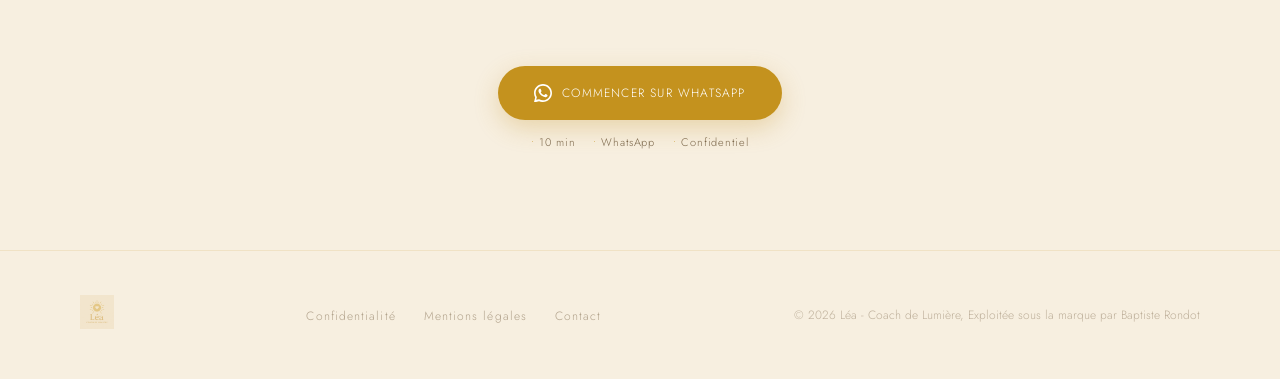
==== commit 0e8deed0: "Update comment-ca-marche.html" ====
--- a/comment-ca-marche.html
+++ b/comment-ca-marche.html
@@ -183,9 +183,9 @@
     <li><a href="/mentions-legales">Mentions légales</a></li>
     <li><a href="/cdn-cgi/l/email-protection#6c0f0302180d0f182c0f030d0f04080900190105091e09420a1e">Contact</a></li>
   </ul>
-  <p class="footer-copy">© 2026 Léa — Coach de Lumière</p>
+  <p class="footer-copy">© 2026 Léa - Coach de Lumière, Exploitée sous la marque par Baptiste Rondot</p>
 </footer>
 
 <script src="/script.js"></script>
 </body>
-</html>+</html>
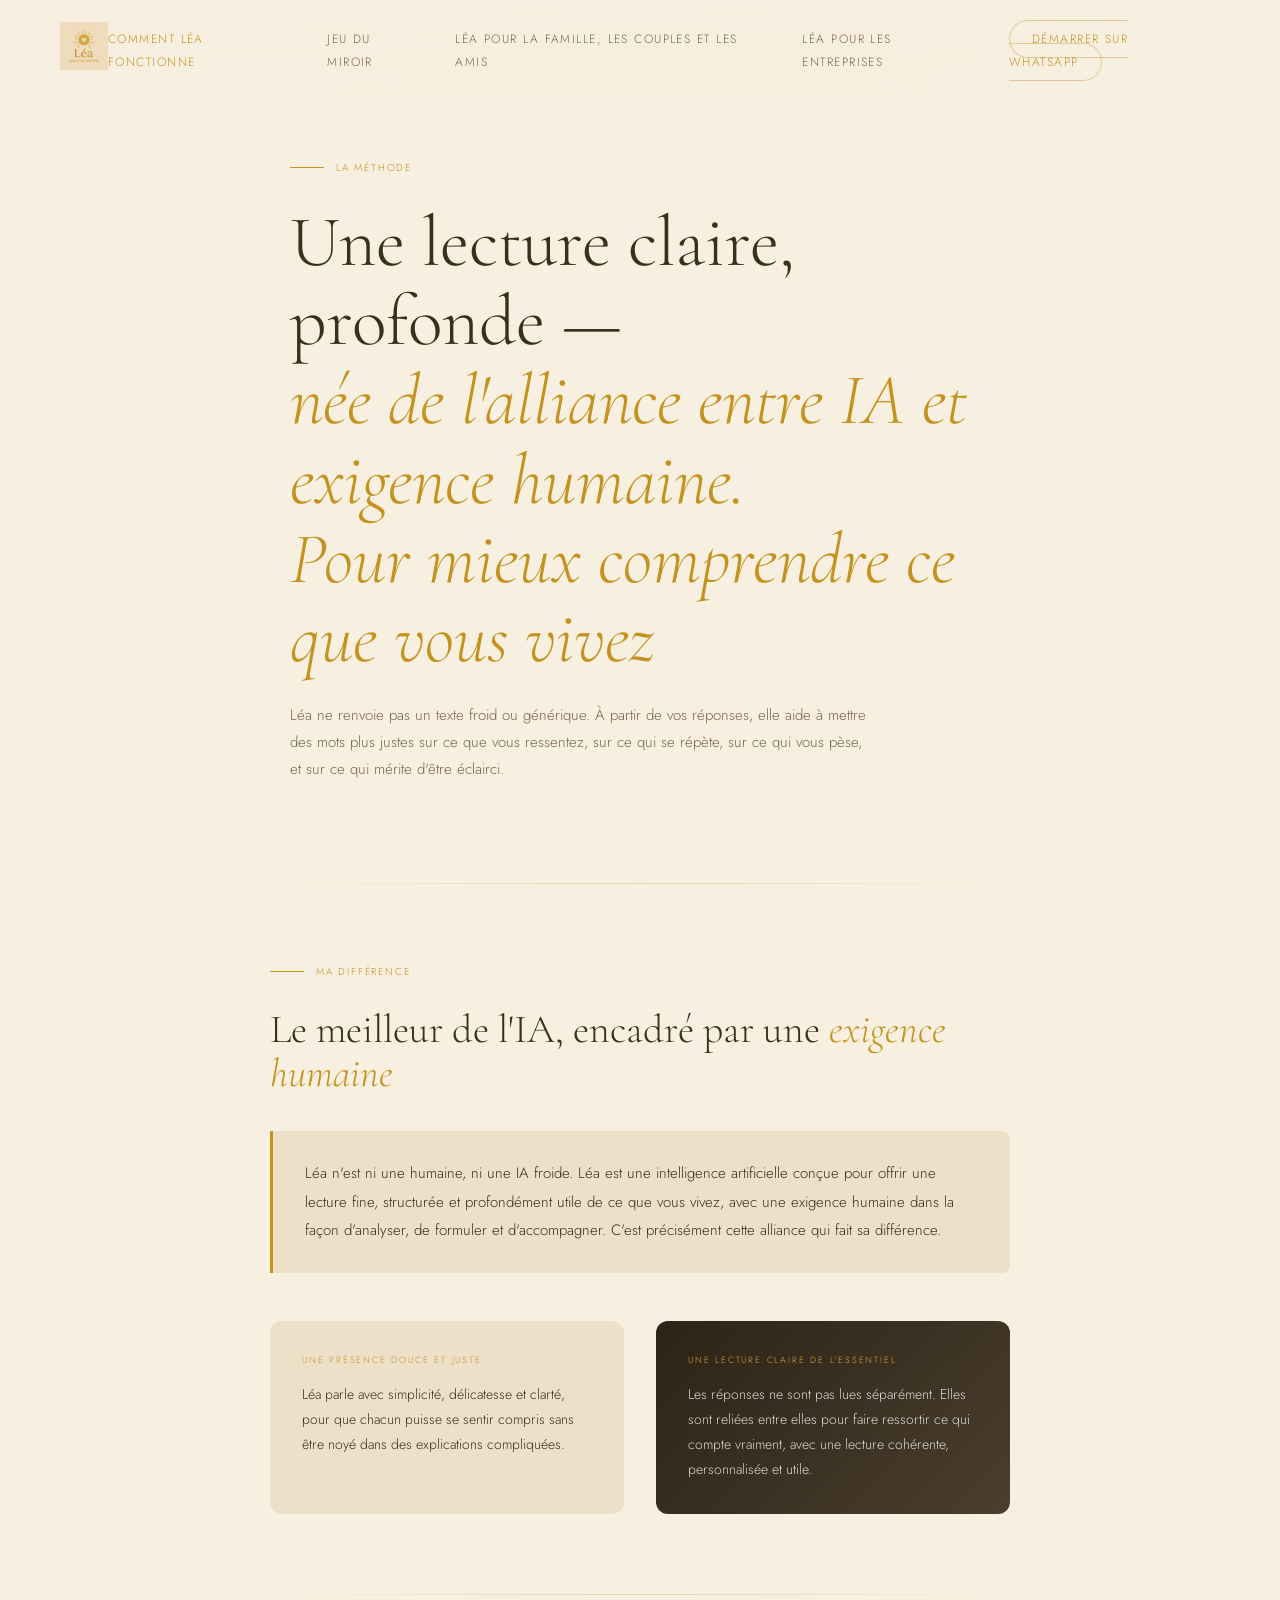
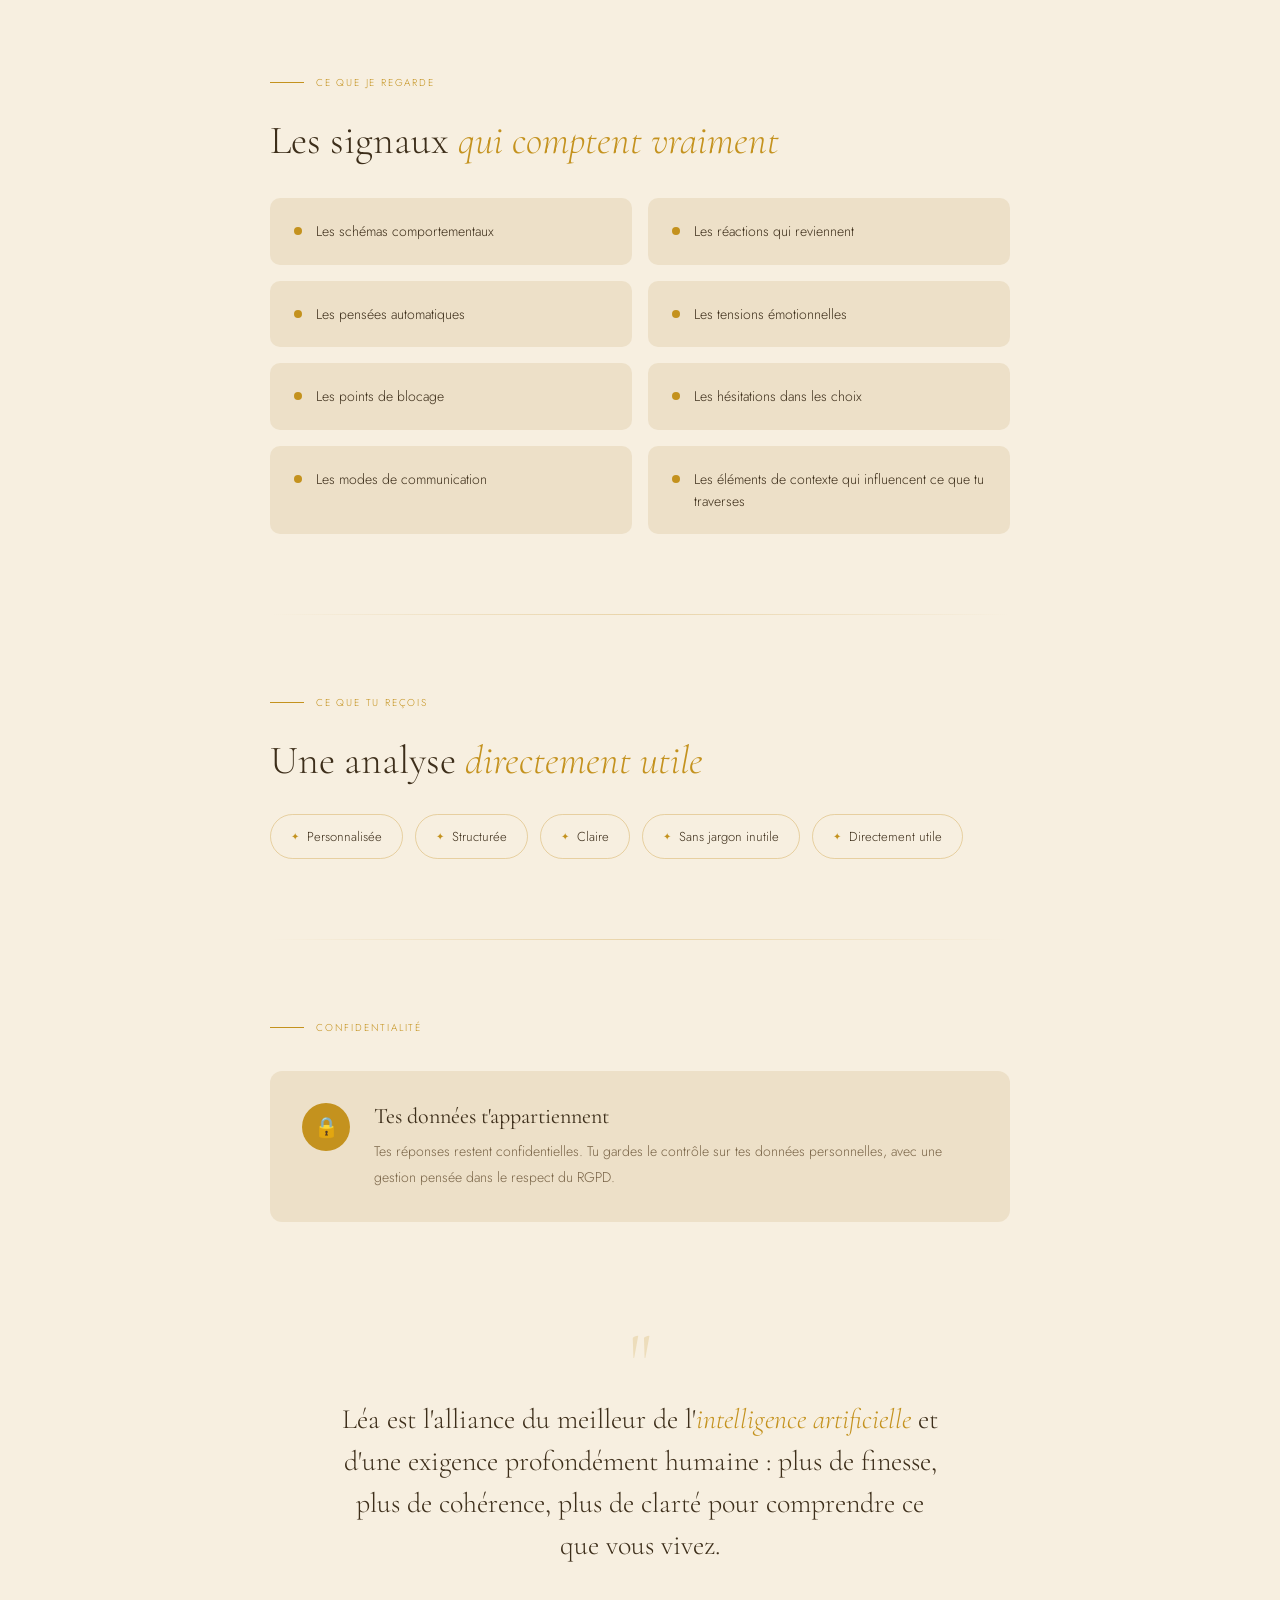
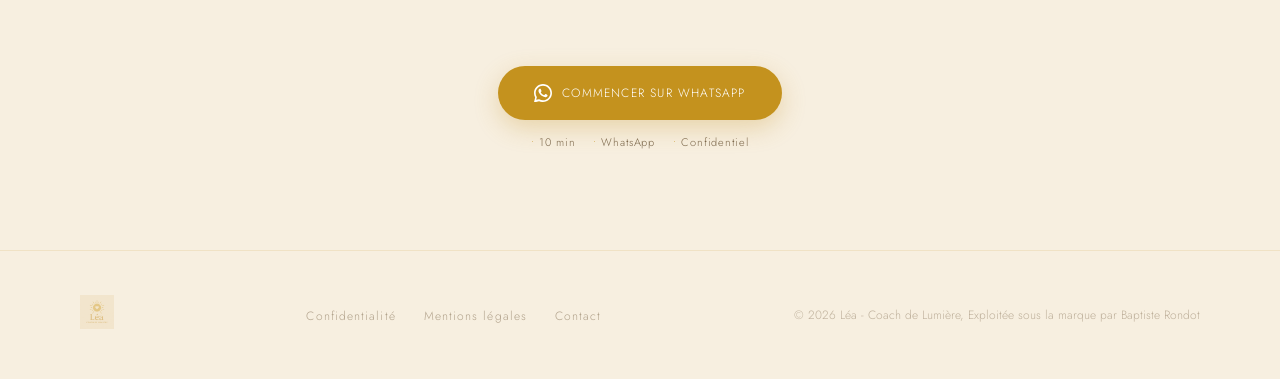
==== commit 06be6df2: "Update comment-ca-marche.html" ====
--- a/comment-ca-marche.html
+++ b/comment-ca-marche.html
@@ -69,7 +69,7 @@
   </div>
   <ul class="nav-links">
     <li><a href="/comment-ca-marche" class="active">Comment Léa fonctionne</a></li>
-    <li><a href="/#temoignages">Témoignages</a></li>
+    <li><a href="/jeu-du-miroir">Jeu du Miroir</a></li>
     <li><a href="/famille-couples-amis">Léa pour la famille, les couples et les amis</a></li>
     <li><a href="/entreprises">Léa pour les entreprises</a></li>
     <li><a href="https://wa.me/33609509718" class="nav-cta">Démarrer sur WhatsApp</a></li>
@@ -82,7 +82,7 @@
 <!-- ── MENU MOBILE ── -->
 <div class="mobile-menu" id="mobileMenu">
   <a href="/comment-ca-marche">Comment Léa fonctionne</a>
-  <a href="/#temoignages">Témoignages</a>
+  <a href="/jeu-du-miroir">Jeu du Miroir</a>
   <a href="/famille-couples-amis">Famille, couples & amis</a>
   <a href="/entreprises">Entreprises</a>
   <a href="https://wa.me/33609509718" class="nav-cta">Démarrer sur WhatsApp</a>
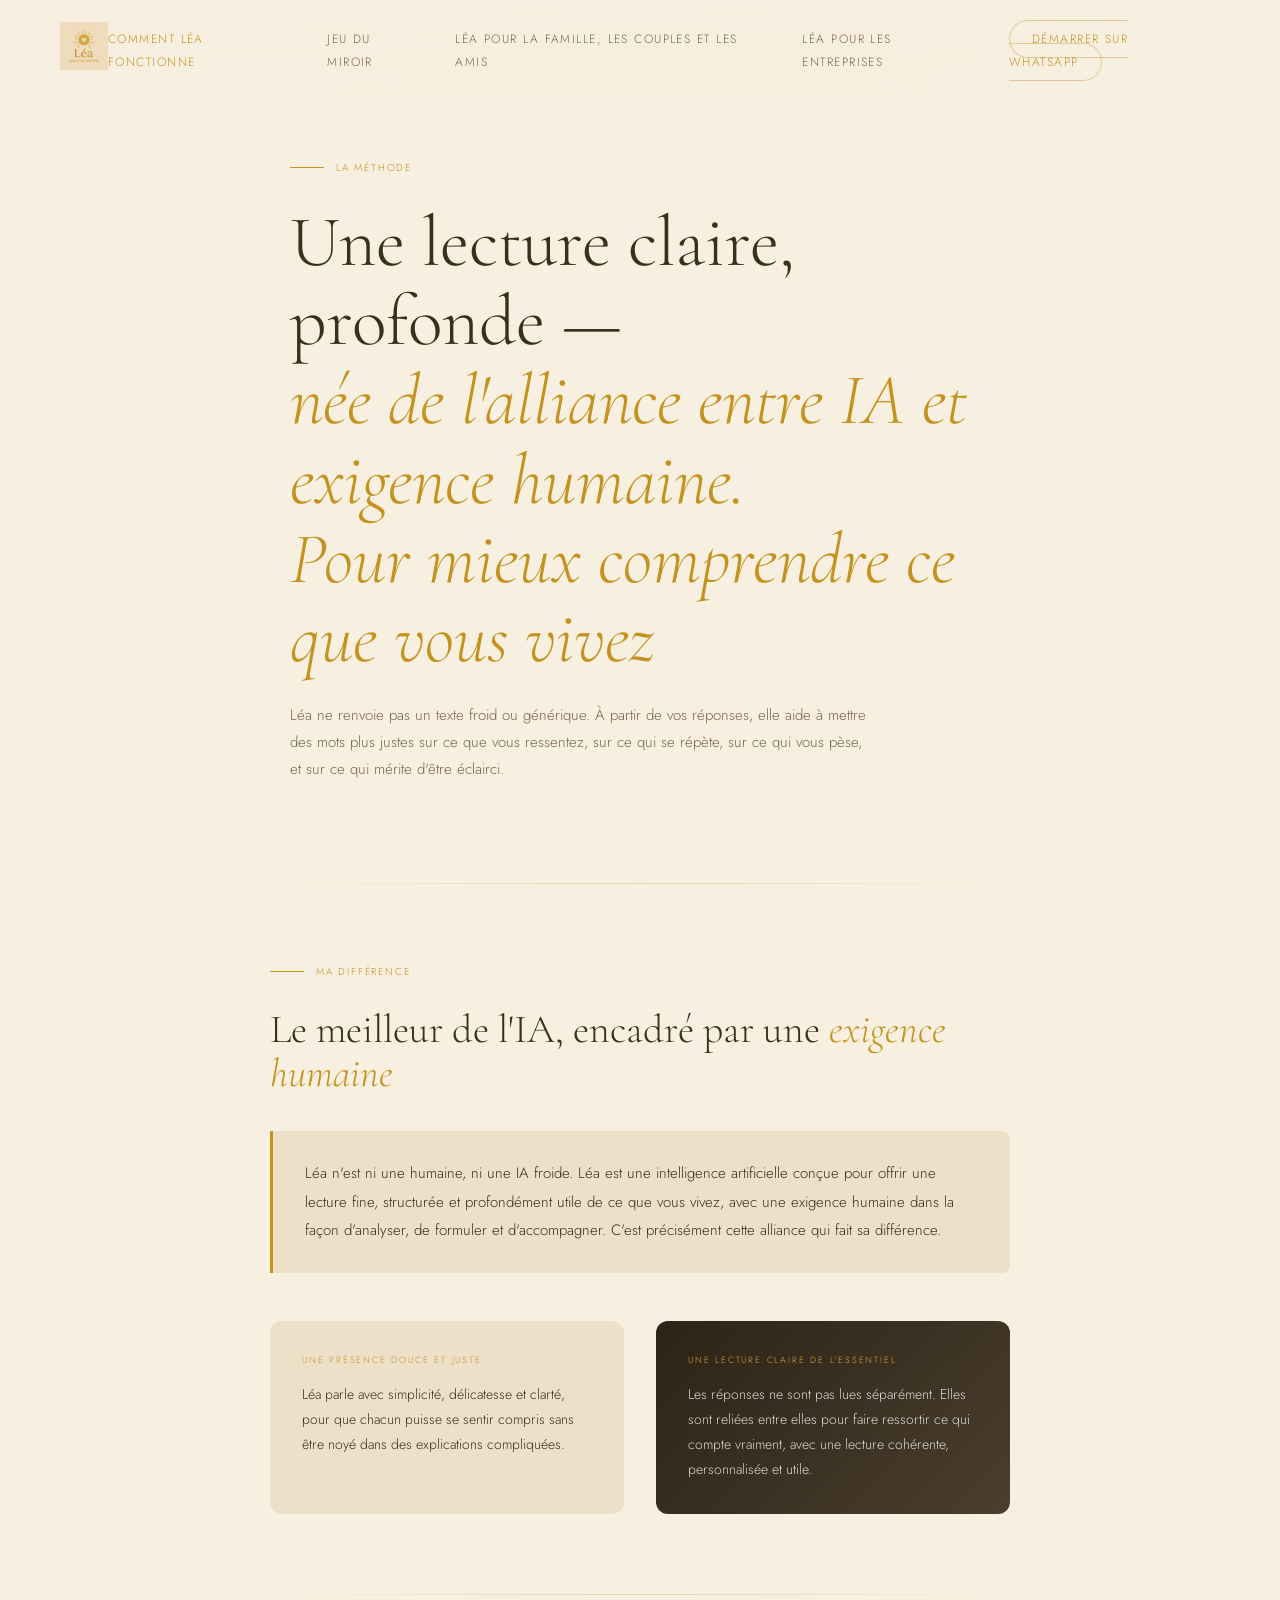
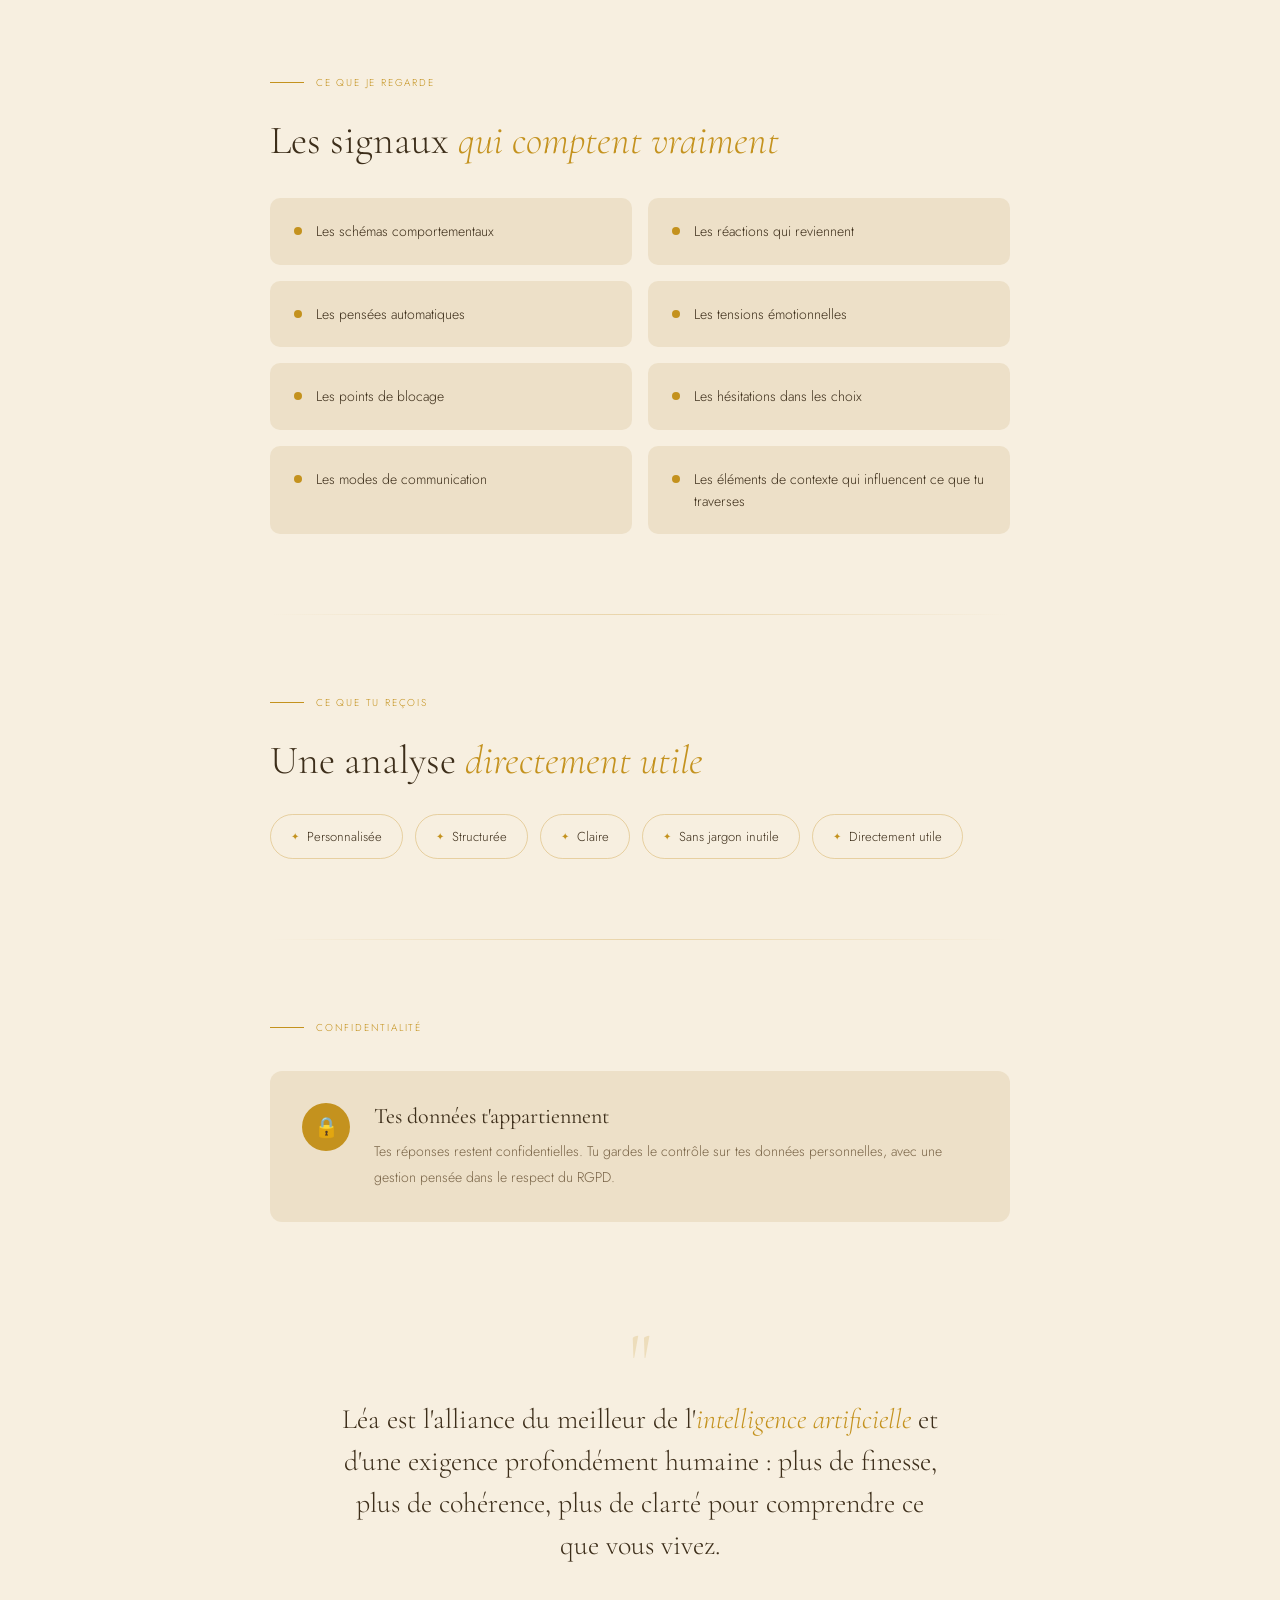
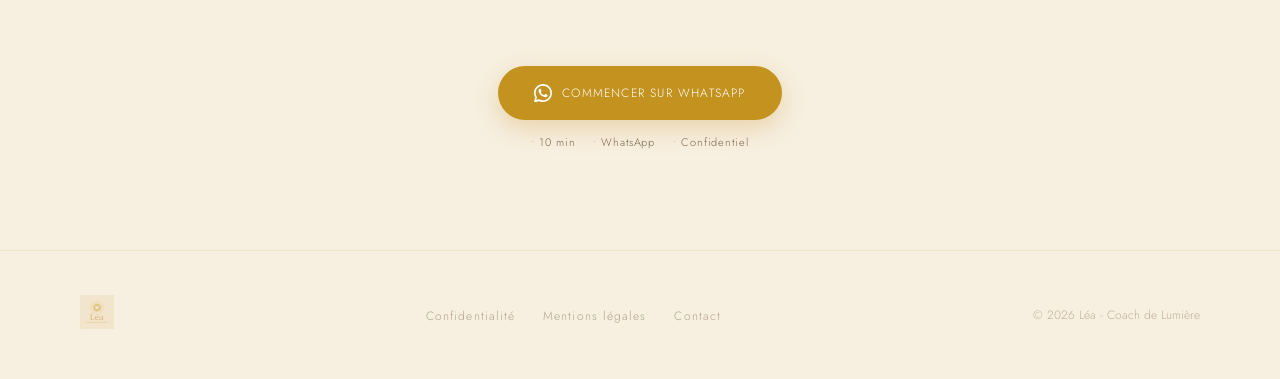
==== commit 4aa416a8: "Update comment-ca-marche.html" ====
--- a/comment-ca-marche.html
+++ b/comment-ca-marche.html
@@ -183,7 +183,7 @@
     <li><a href="/mentions-legales">Mentions légales</a></li>
     <li><a href="/cdn-cgi/l/email-protection#6c0f0302180d0f182c0f030d0f04080900190105091e09420a1e">Contact</a></li>
   </ul>
-  <p class="footer-copy">© 2026 Léa - Coach de Lumière, Exploitée sous la marque par Baptiste Rondot</p>
+  <p class="footer-copy">© 2026 Léa - Coach de Lumière</p>
 </footer>
 
 <script src="/script.js"></script>
